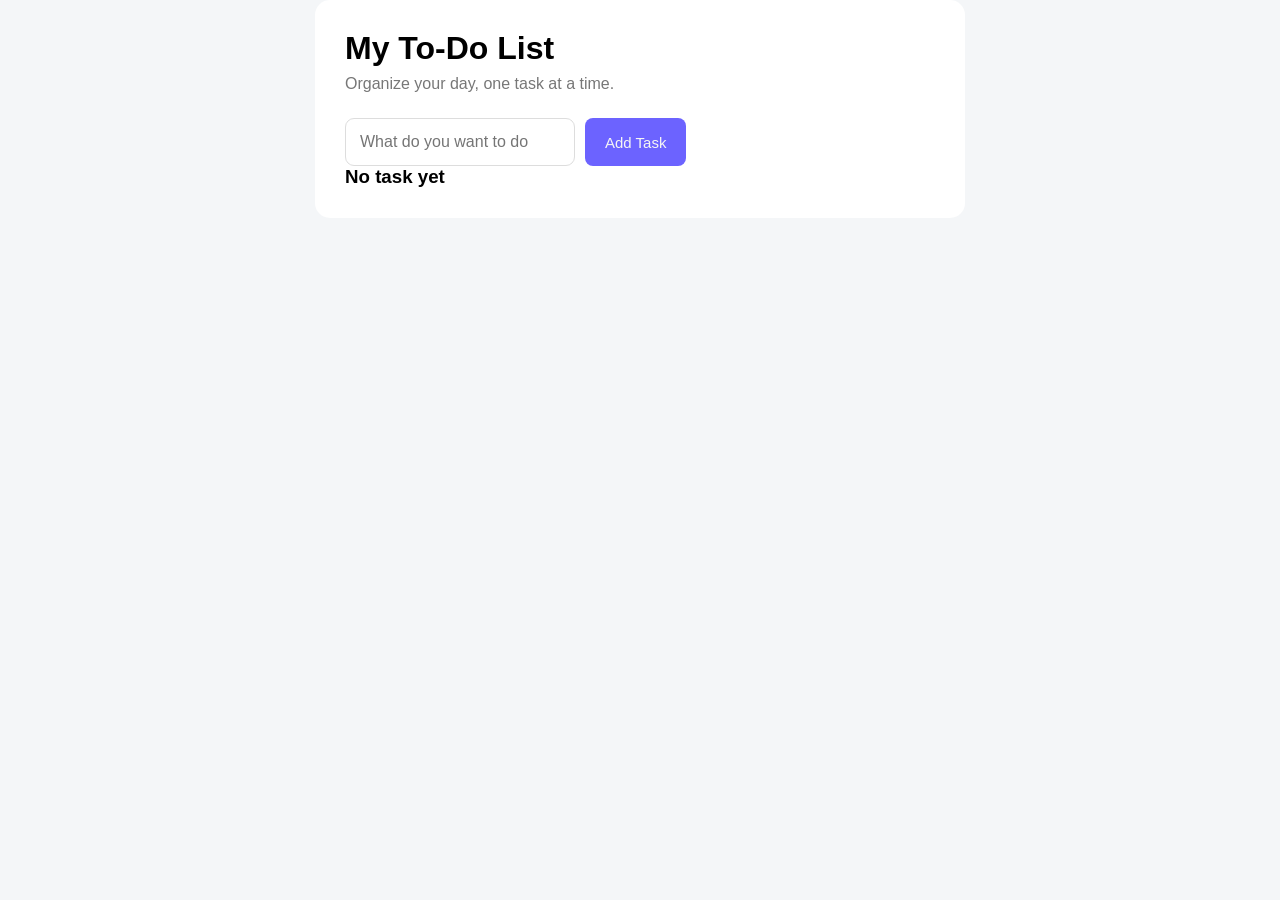
==== Septmeber/TO-DO LIST(21/09/26)/index.html @ eef66190 "It's been a while since i pushed my work, my IT is over" ====
<!DOCTYPE html>
<html lang="en">
<head>
    <meta charset="UTF-8">
    <meta name="viewport" content="width=device-width, initial-scale=1.0">
    <title>Document</title>
    <link rel="stylesheet" href="style.css">
</head>
<body>
    <div class="todo-container">
        <header class="todo-header">
            <h1>My To-Do List</h1>
            <p>Organize your day, one task at a time.</p>
        </header>

        <form class="todo-form" id="todoForm">
            <input type="text" id="taskInput" placeholder="What do you want to do" autocomplete="on">

            <button type="submit">Add Task</button>
        </form>
        <p class="errorMessage"></p>

        <ol class="task-list">
            
        </ol>

        <div class="empty-message">
            <h3>No task yet</h3>
        </div>

    </div>

    <script src="app.js"></script>
</body>
</html>
---- Septmeber/TO-DO LIST(21/09/26)/style.css ----
*{
    margin: 0;
    padding: 0;
    box-sizing: border-box;
}
body{
    display: flex;
    justify-content: center;
    background: #f4f6f8;
    font-family: Arial, Helvetica, sans-serif;
}

.todo-container{
    width: 100%;
    max-width: 650px;
    background: white;
    padding: 30px;
    border-radius: 15px;
}

.todo-header{
    margin-bottom: 25px;
}

.todo-header h1{
    font-size: 32px;
    margin-bottom: 8px;
}

.todo-header p{
    color: #777;
}

.todo-form{
    display: flex;
    gap: 10px;
}

.todo-form input{
    border: 1px solid #ddd;
    padding: 14px;
    border-radius: 9px;
    font-size: 16px;

}

.todo-form button{
    padding: 14px 20px;
    border: none;
    border-radius: 8px;
    background: #6c63ff;
    color: whitesmoke;
    cursor: pointer;
    font-size: 15px;
}

.space{
    display: flex;
    justify-content: space-between;
    max-width: 300px;
}
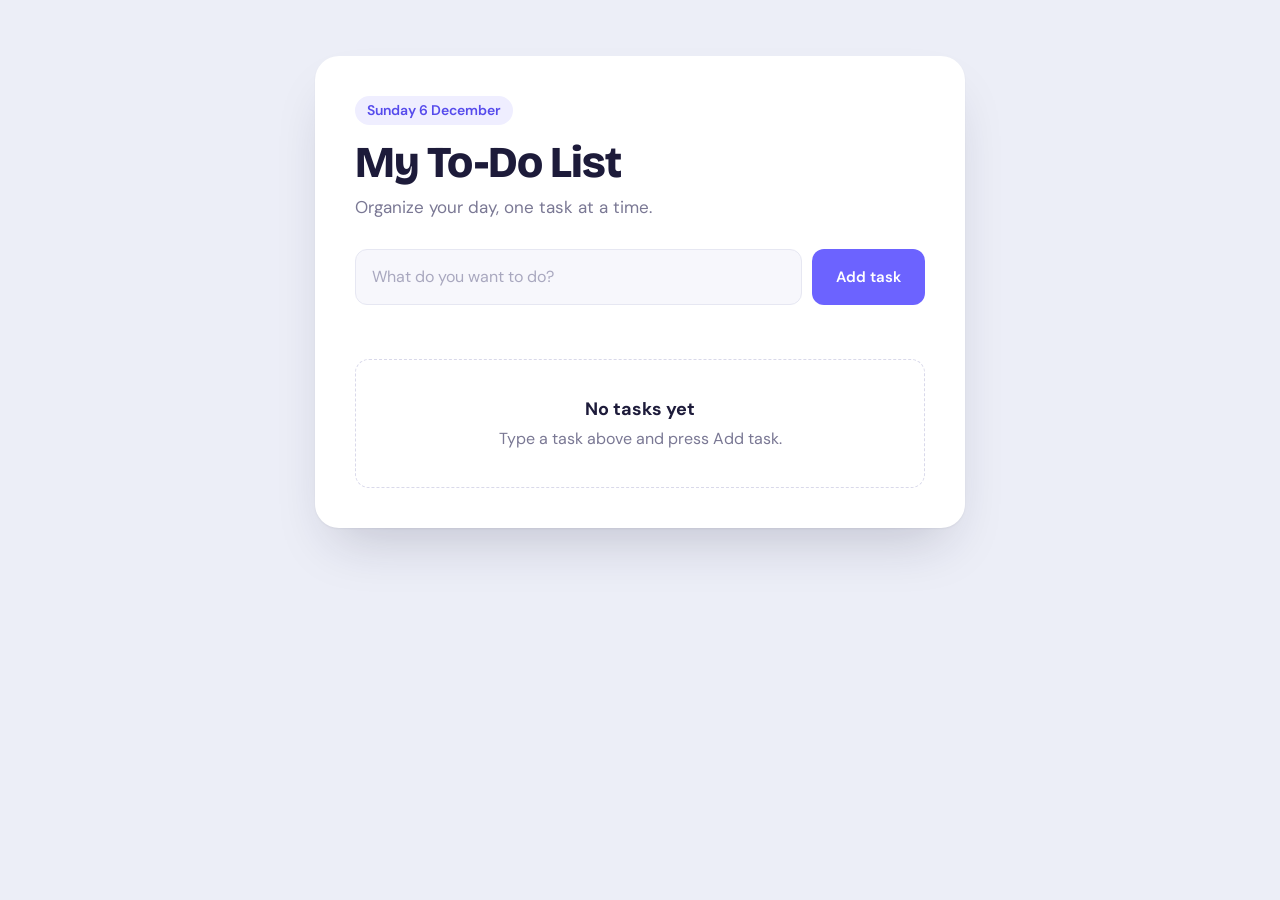
==== commit e9ae6802: "Completed the TO-DO LIST" ====
--- a/Septmeber/TO-DO LIST(21/09/26)/index.html
+++ b/Septmeber/TO-DO LIST(21/09/26)/index.html
@@ -3,32 +3,41 @@
 <head>
     <meta charset="UTF-8">
     <meta name="viewport" content="width=device-width, initial-scale=1.0">
-    <title>Document</title>
+    <title>My To-Do List</title>
+
+    <link rel="preconnect" href="https://fonts.googleapis.com">
+    <link rel="preconnect" href="https://fonts.gstatic.com" crossorigin>
+    <link href="https://fonts.googleapis.com/css2?family=Bricolage+Grotesque:opsz,wght@12..96,700;12..96,800&family=DM+Sans:wght@400;500;600&display=swap" rel="stylesheet">
     <link rel="stylesheet" href="style.css">
 </head>
 <body>
-    <div class="todo-container">
+    <main class="todo-container">
         <header class="todo-header">
+            <p class="todo-date" id="todayDate"></p>
             <h1>My To-Do List</h1>
-            <p>Organize your day, one task at a time.</p>
+            <p class="todo-tagline">Organize your day, one task at a time.</p>
         </header>
 
+        <div class="progress" id="progress">
+            <p class="progress-label" id="progressLabel">0 of 0 done</p>
+            <div class="progress-track">
+                <div class="progress-bar" id="progressBar"></div>
+            </div>
+        </div>
+
         <form class="todo-form" id="todoForm">
-            <input type="text" id="taskInput" placeholder="What do you want to do" autocomplete="on">
+            <input type="text" id="taskInput" placeholder="What do you want to do?" autocomplete="off" aria-label="New task">
+            <button type="submit">Add task</button>
+        </form>
+        <p class="errorMessage" role="alert"></p>
 
-            <button type="submit">Add Task</button>
-        </form>
-        <p class="errorMessage"></p>
-
-        <ol class="task-list">
-            
-        </ol>
+        <ol class="task-list"></ol>
 
         <div class="empty-message">
-            <h3>No task yet</h3>
+            <h3>No tasks yet</h3>
+            <p>Type a task above and press Add task.</p>
         </div>
-
-    </div>
+    </main>
 
     <script src="app.js"></script>
 </body>
--- a/Septmeber/TO-DO LIST(21/09/26)/style.css
+++ b/Septmeber/TO-DO LIST(21/09/26)/style.css
@@ -1,61 +1,321 @@
-*{
+* {
     margin: 0;
     padding: 0;
     box-sizing: border-box;
 }
-body{
+
+:root {
+    --bg: #eceef7;
+    --surface: #ffffff;
+    --field: #f7f7fc;
+    --ink: #1d1b3a;
+    --muted: #7a7894;
+    --line: #e6e7f2;
+    --accent: #6c63ff;
+    --accent-dark: #564bec;
+    --accent-soft: #efeeff;
+    --danger: #d93a5b;
+    --danger-soft: #fdeaee;
+}
+
+body {
     display: flex;
     justify-content: center;
-    background: #f4f6f8;
-    font-family: Arial, Helvetica, sans-serif;
-}
-
-.todo-container{
+    align-items: flex-start;
+    min-height: 100vh;
+    padding: 56px 16px;
+    background: var(--bg);
+    color: var(--ink);
+    font-family: "DM Sans", Arial, Helvetica, sans-serif;
+    line-height: 1.5;
+}
+
+/* ---------- Card ---------- */
+.todo-container {
     width: 100%;
     max-width: 650px;
-    background: white;
-    padding: 30px;
-    border-radius: 15px;
-}
-
-.todo-header{
-    margin-bottom: 25px;
-}
-
-.todo-header h1{
-    font-size: 32px;
+    padding: 40px;
+    background: var(--surface);
+    border-radius: 24px;
+    box-shadow:
+        0 1px 2px rgba(29, 27, 58, 0.06),
+        0 28px 56px -20px rgba(29, 27, 58, 0.22);
+}
+
+/* ---------- Header ---------- */
+.todo-header {
+    margin-bottom: 28px;
+}
+
+.todo-date {
+    display: inline-block;
+    margin-bottom: 14px;
+    padding: 4px 12px;
+    border-radius: 999px;
+    background: var(--accent-soft);
+    color: var(--accent-dark);
+    font-size: 14px;
+    font-weight: 600;
+}
+
+.todo-header h1 {
     margin-bottom: 8px;
-}
-
-.todo-header p{
-    color: #777;
-}
-
-.todo-form{
+    font-family: "Bricolage Grotesque", "DM Sans", Arial, sans-serif;
+    font-size: clamp(32px, 6vw, 44px);
+    font-weight: 800;
+    line-height: 1.1;
+    letter-spacing: -0.02em;
+}
+
+.todo-tagline {
+    color: var(--muted);
+    font-size: 17px;
+}
+
+/* ---------- Progress ---------- */
+.progress {
+    margin-bottom: 24px;
+}
+
+.progress-label {
+    margin-bottom: 8px;
+    color: var(--muted);
+    font-size: 14px;
+    font-weight: 500;
+}
+
+.progress-track {
+    height: 8px;
+    border-radius: 999px;
+    background: var(--line);
+    overflow: hidden;
+}
+
+.progress-bar {
+    width: 0;
+    height: 100%;
+    border-radius: 999px;
+    background: var(--accent);
+    transition: width 0.35s ease;
+}
+
+/* ---------- Form ---------- */
+.todo-form {
     display: flex;
     gap: 10px;
 }
 
-.todo-form input{
-    border: 1px solid #ddd;
-    padding: 14px;
-    border-radius: 9px;
+.todo-form input {
+    flex: 1;
+    min-width: 0;
+    padding: 15px 16px;
+    border: 1.5px solid var(--line);
+    border-radius: 12px;
+    background: var(--field);
+    color: var(--ink);
+    font: inherit;
     font-size: 16px;
-
-}
-
-.todo-form button{
-    padding: 14px 20px;
+    transition: border-color 0.15s, box-shadow 0.15s, background 0.15s;
+}
+
+.todo-form input::placeholder {
+    color: #a9a8bf;
+}
+
+.todo-form input:focus {
+    outline: none;
+    border-color: var(--accent);
+    background: var(--surface);
+    box-shadow: 0 0 0 4px var(--accent-soft);
+}
+
+.todo-form button {
+    padding: 15px 24px;
     border: none;
-    border-radius: 8px;
-    background: #6c63ff;
-    color: whitesmoke;
+    border-radius: 12px;
+    background: var(--accent);
+    color: #fff;
+    font: inherit;
+    font-size: 15px;
+    font-weight: 600;
     cursor: pointer;
-    font-size: 15px;
-}
-
-.space{
+    transition: background 0.15s, transform 0.1s;
+}
+
+.todo-form button:hover {
+    background: var(--accent-dark);
+}
+
+.todo-form button:active {
+    transform: translateY(1px);
+}
+
+.todo-form button:focus-visible {
+    outline: 3px solid var(--accent-soft);
+    outline-offset: 2px;
+    box-shadow: 0 0 0 2px var(--accent);
+}
+
+.errorMessage {
+    min-height: 22px;
+    margin-top: 8px;
+    color: var(--danger);
+    font-size: 14px;
+    font-weight: 500;
+}
+
+/* ---------- Task list ---------- */
+.task-list {
+    display: grid;
+    gap: 10px;
+    margin-top: 12px;
+    list-style: none;
+}
+
+.task-item {
     display: flex;
-    justify-content: space-between;
-    max-width: 300px;
-}
+    align-items: center;
+    gap: 14px;
+    padding: 14px 14px 14px 16px;
+    border: 1px solid var(--line);
+    border-radius: 14px;
+    background: var(--surface);
+    transition: border-color 0.15s, background 0.15s;
+}
+
+.task-item:hover {
+    border-color: #d3d1f7;
+}
+
+.task-item.done {
+    background: var(--field);
+}
+
+.task-text {
+    flex: 1;
+    font-size: 16px;
+    overflow-wrap: anywhere;
+    transition: color 0.15s;
+}
+
+.task-item.done .task-text {
+    color: var(--muted);
+    text-decoration: line-through;
+    text-decoration-color: #b9b8cf;
+}
+
+/* Custom round checkbox */
+.task-item input[type="checkbox"] {
+    appearance: none;
+    -webkit-appearance: none;
+    flex-shrink: 0;
+    display: grid;
+    place-content: center;
+    width: 24px;
+    height: 24px;
+    border: 2px solid #c4c3dc;
+    border-radius: 50%;
+    background: var(--surface);
+    cursor: pointer;
+    transition: background 0.15s, border-color 0.15s;
+}
+
+.task-item input[type="checkbox"]::after {
+    content: "";
+    width: 6px;
+    height: 11px;
+    border: solid #fff;
+    border-width: 0 2.5px 2.5px 0;
+    transform: rotate(45deg) translate(-1px, -1px) scale(0);
+    transition: transform 0.15s ease;
+}
+
+.task-item input[type="checkbox"]:checked {
+    background: var(--accent);
+    border-color: var(--accent);
+}
+
+.task-item input[type="checkbox"]:checked::after {
+    transform: rotate(45deg) translate(-1px, -1px) scale(1);
+}
+
+.task-item input[type="checkbox"]:focus-visible,
+.delete-btn:focus-visible {
+    outline: 3px solid var(--accent-soft);
+    box-shadow: 0 0 0 2px var(--accent);
+}
+
+/* Delete button */
+.delete-btn {
+    flex-shrink: 0;
+    width: 34px;
+    height: 34px;
+    border: none;
+    border-radius: 10px;
+    background: transparent;
+    color: var(--muted);
+    font-size: 22px;
+    line-height: 1;
+    cursor: pointer;
+    transition: background 0.15s, color 0.15s;
+}
+
+.delete-btn:hover {
+    background: var(--danger-soft);
+    color: var(--danger);
+}
+
+/* Only the task you just added animates in */
+.task-item.is-new {
+    animation: pop-in 0.25s ease-out;
+}
+
+@keyframes pop-in {
+    from {
+        opacity: 0;
+        transform: translateY(-8px) scale(0.98);
+    }
+    to {
+        opacity: 1;
+        transform: none;
+    }
+}
+
+/* ---------- Empty state ---------- */
+.empty-message {
+    margin-top: 12px;
+    padding: 36px 16px;
+    border: 1.5px dashed #d9d9ea;
+    border-radius: 14px;
+    text-align: center;
+    color: var(--muted);
+}
+
+.empty-message h3 {
+    margin-bottom: 4px;
+    color: var(--ink);
+    font-size: 18px;
+}
+
+/* ---------- Small screens ---------- */
+@media (max-width: 520px) {
+    body {
+        padding: 20px 12px;
+    }
+
+    .todo-container {
+        padding: 28px 20px;
+        border-radius: 20px;
+    }
+
+    .todo-form {
+        flex-direction: column;
+    }
+}
+
+@media (prefers-reduced-motion: reduce) {
+    * {
+        animation: none !important;
+        transition: none !important;
+    }
+}
